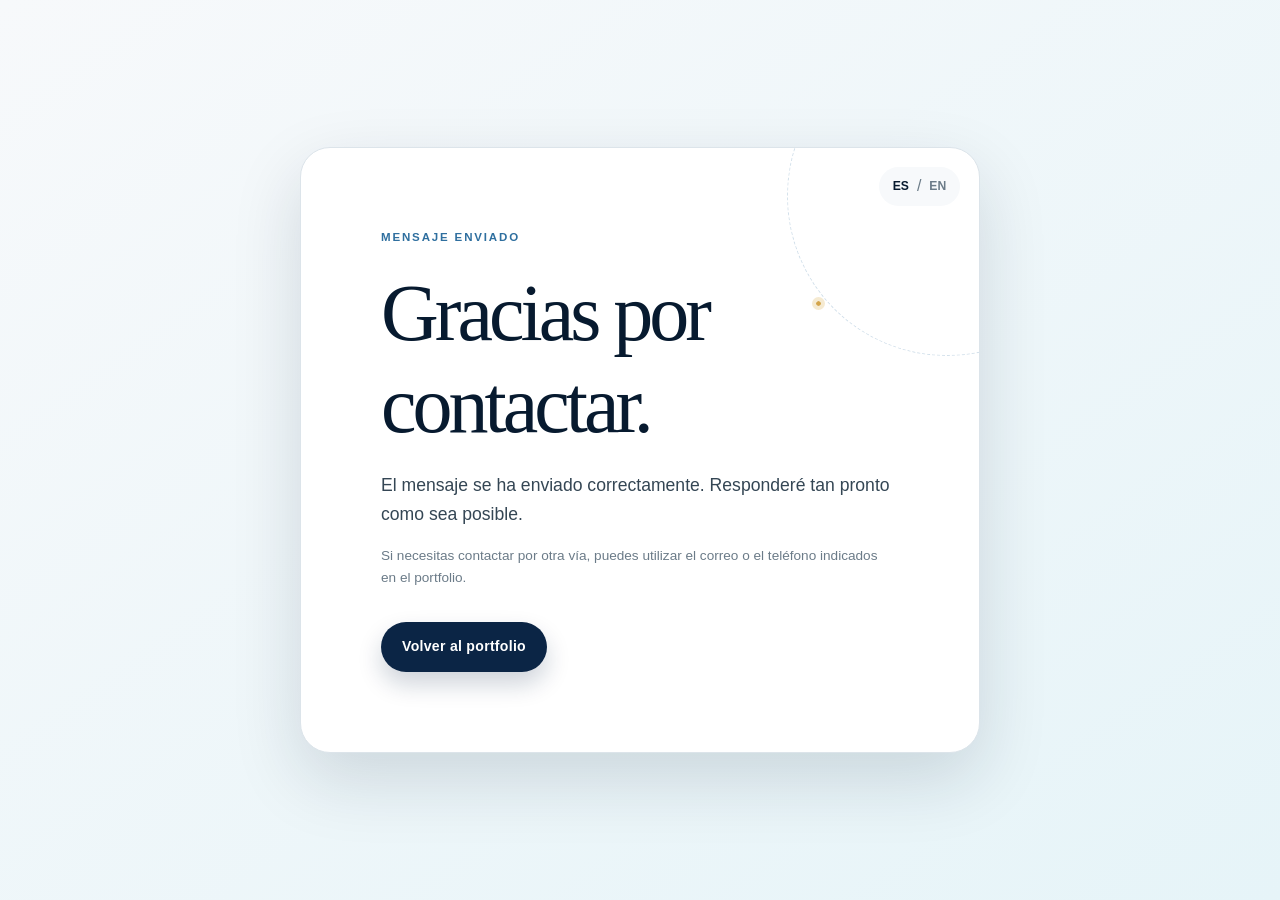
==== success.html @ befa4538 "feat: create bilingual cabin crew portfolio" ====
<!doctype html>
<html lang="es">
  <head>
    <meta charset="UTF-8">
    <meta name="viewport" content="width=device-width, initial-scale=1.0">
    <meta name="robots" content="noindex">
    <meta name="theme-color" content="#0b2545">
    <title>Mensaje enviado | [NOMBRE COMPLETO]</title>
    <link rel="icon" href="assets/icons/favicon-placeholder.svg" type="image/svg+xml">
    <link rel="stylesheet" href="css/styles.css">
    <link rel="stylesheet" href="css/success.css">
  </head>
  <body class="success-page">
    <main class="success-main" id="main-content">
      <div class="success-card">
        <div class="success-route" aria-hidden="true"><span></span></div>
        <div class="language-switcher success-language" role="group" aria-label="Seleccionar idioma" data-i18n-aria-label="accessibility.language">
          <button class="language-button is-active" type="button" data-language="es" aria-pressed="true">ES</button>
          <span aria-hidden="true">/</span>
          <button class="language-button" type="button" data-language="en" aria-pressed="false">EN</button>
        </div>
        <p class="section-number" data-i18n="success.kicker">Mensaje enviado</p>
        <h1 data-i18n="success.title">Gracias por contactar.</h1>
        <p class="success-lead" data-i18n="success.text">El mensaje se ha enviado correctamente. Responderé tan pronto como sea posible.</p>
        <p class="success-note" data-i18n="success.note">Si necesitas contactar por otra vía, puedes utilizar el correo o el teléfono indicados en el portfolio.</p>
        <a class="button button-primary" href="index.html#contacto" data-i18n="success.back">Volver al portfolio</a>
      </div>
    </main>
    <script src="js/script.js" defer></script>
  </body>
</html>
---- css/styles.css ----
/* =========================================================
   Design tokens and base styles
   ========================================================= */
:root {
  --navy-950: #071a2f;
  --navy-900: #0b2545;
  --navy-800: #12375f;
  --blue-600: #2f6f9f;
  --sky-500: #67b8d4;
  --sky-300: #a9d9e9;
  --sky-100: #e6f4f8;
  --accent: #d3a44a;
  --accent-soft: #f5ead1;
  --white: #ffffff;
  --grey-50: #f7f9fb;
  --grey-100: #eef2f5;
  --grey-200: #dce4ea;
  --grey-500: #6b7b88;
  --grey-700: #344654;
  --ink: #142430;
  --success: #177a52;
  --error: #b42318;
  --shadow-sm: 0 10px 30px rgba(7, 26, 47, 0.07);
  --shadow-lg: 0 26px 70px rgba(7, 26, 47, 0.14);
  --radius-sm: 10px;
  --radius-md: 18px;
  --radius-lg: 30px;
  --container: 1180px;
  --header-height: 76px;
  --transition: 180ms ease;
  --font-sans: Inter, "Segoe UI", Roboto, Helvetica, Arial, sans-serif;
  --font-display: Georgia, "Times New Roman", serif;
}

*,
*::before,
*::after {
  box-sizing: border-box;
}

html {
  scroll-behavior: smooth;
  scroll-padding-top: calc(var(--header-height) + 1rem);
}

body {
  margin: 0;
  color: var(--ink);
  background: var(--white);
  font-family: var(--font-sans);
  font-size: 1rem;
  line-height: 1.65;
  text-rendering: optimizeLegibility;
  -webkit-font-smoothing: antialiased;
}

body.menu-open {
  overflow: hidden;
}

img,
picture {
  display: block;
  max-width: 100%;
}

a {
  color: inherit;
  text-decoration: none;
}

button,
input,
textarea {
  font: inherit;
}

button,
a {
  -webkit-tap-highlight-color: transparent;
}

h1,
h2,
h3,
h4,
p,
blockquote {
  margin-top: 0;
}

h1,
h2,
h3,
h4 {
  color: var(--navy-950);
  line-height: 1.15;
}

h2 {
  max-width: 790px;
  margin-bottom: 1.1rem;
  font-family: var(--font-display);
  font-size: clamp(2.15rem, 7vw, 4.8rem);
  font-weight: 400;
  letter-spacing: -0.045em;
}

h3 {
  font-size: 1.1rem;
}

::selection {
  color: var(--white);
  background: var(--blue-600);
}

:focus-visible {
  outline: 3px solid var(--accent);
  outline-offset: 4px;
}

.container {
  width: min(calc(100% - 2rem), var(--container));
  margin-inline: auto;
}

.section {
  position: relative;
  padding-block: clamp(5rem, 11vw, 9rem);
}

.sr-only {
  position: absolute;
  width: 1px;
  height: 1px;
  padding: 0;
  margin: -1px;
  overflow: hidden;
  clip: rect(0, 0, 0, 0);
  white-space: nowrap;
  border: 0;
}

.skip-link {
  position: fixed;
  z-index: 1000;
  top: 0.75rem;
  left: 0.75rem;
  padding: 0.8rem 1rem;
  color: var(--white);
  background: var(--navy-950);
  border-radius: var(--radius-sm);
  transform: translateY(-150%);
  transition: transform var(--transition);
}

.skip-link:focus {
  transform: translateY(0);
}

.section-number {
  margin-bottom: 1.25rem;
  color: var(--blue-600);
  font-size: 0.72rem;
  font-weight: 800;
  letter-spacing: 0.16em;
  text-transform: uppercase;
}

.section-number.light {
  color: var(--sky-300);
}

.section-heading {
  margin-bottom: clamp(2.5rem, 6vw, 4.5rem);
}

.section-heading.centered {
  text-align: center;
}

.section-heading.centered h2 {
  margin-inline: auto;
}

.section-intro {
  max-width: 620px;
  margin-bottom: 0;
  color: var(--grey-500);
  font-size: clamp(1rem, 2vw, 1.15rem);
}

.button {
  display: inline-flex;
  min-height: 50px;
  align-items: center;
  justify-content: center;
  padding: 0.8rem 1.25rem;
  border: 1px solid transparent;
  border-radius: 999px;
  cursor: pointer;
  font-size: 0.88rem;
  font-weight: 800;
  letter-spacing: 0.02em;
  transition: transform var(--transition), color var(--transition), background var(--transition), border-color var(--transition), box-shadow var(--transition);
}

.button:hover {
  transform: translateY(-2px);
}

.button-primary {
  color: var(--white);
  background: var(--navy-900);
  box-shadow: 0 12px 25px rgba(11, 37, 69, 0.2);
}

.button-primary:hover {
  background: var(--blue-600);
  box-shadow: 0 15px 32px rgba(47, 111, 159, 0.22);
}

.button-secondary {
  color: var(--navy-900);
  background: var(--white);
  border-color: var(--grey-200);
}

.button-secondary:hover,
.button-outline:hover {
  border-color: var(--navy-900);
}

.button-light {
  color: var(--navy-950);
  background: var(--white);
}

.button-small {
  min-height: 42px;
  padding: 0.55rem 1rem;
  font-size: 0.78rem;
}

.button-outline {
  color: var(--navy-900);
  border-color: var(--grey-200);
}

/* =========================================================
   Header and navigation
   ========================================================= */
.site-header {
  position: sticky;
  z-index: 100;
  top: 0;
  min-height: var(--header-height);
  background: rgba(255, 255, 255, 0.92);
  border-bottom: 1px solid rgba(220, 228, 234, 0.75);
  backdrop-filter: blur(14px);
}

.nav-shell {
  display: flex;
  min-height: var(--header-height);
  align-items: center;
  justify-content: space-between;
}

.brand {
  display: inline-flex;
  align-items: center;
  gap: 0.75rem;
}

.brand-mark {
  display: grid;
  width: 38px;
  height: 38px;
  place-items: center;
  color: var(--white);
  background: var(--navy-900);
  border-radius: 50%;
  font-family: var(--font-display);
  font-size: 1.1rem;
}

.brand-copy {
  display: flex;
  flex-direction: column;
  line-height: 1.2;
}

.brand-copy strong {
  max-width: 170px;
  overflow: hidden;
  color: var(--navy-950);
  font-size: 0.9rem;
  text-overflow: ellipsis;
  white-space: nowrap;
}

.brand-copy small {
  color: var(--grey-500);
  font-size: 0.65rem;
  letter-spacing: 0.04em;
  text-transform: uppercase;
}

.menu-toggle {
  display: grid;
  width: 46px;
  height: 46px;
  padding: 0.75rem;
  border: 1px solid var(--grey-200);
  background: var(--white);
  border-radius: 50%;
  cursor: pointer;
  gap: 4px;
  place-content: center;
}

.menu-toggle span:not(.sr-only) {
  display: block;
  width: 19px;
  height: 2px;
  background: var(--navy-900);
  transition: transform var(--transition), opacity var(--transition);
}

.menu-toggle[aria-expanded="true"] span:nth-of-type(2) {
  transform: translateY(6px) rotate(45deg);
}

.menu-toggle[aria-expanded="true"] span:nth-of-type(3) {
  opacity: 0;
}

.menu-toggle[aria-expanded="true"] span:nth-of-type(4) {
  transform: translateY(-6px) rotate(-45deg);
}

.primary-navigation {
  position: fixed;
  inset: var(--header-height) 0 0;
  display: flex;
  visibility: hidden;
  padding: 2rem 1.5rem 3rem;
  flex-direction: column;
  background: var(--white);
  opacity: 0;
  transform: translateY(-1rem);
  transition: opacity var(--transition), transform var(--transition), visibility var(--transition);
}

.primary-navigation.is-open {
  visibility: visible;
  opacity: 1;
  transform: translateY(0);
}

.nav-links {
  display: grid;
  padding: 0;
  margin: 0;
  list-style: none;
  gap: 0.25rem;
}

.nav-links a {
  display: block;
  padding: 0.75rem 0;
  color: var(--navy-950);
  border-bottom: 1px solid var(--grey-100);
  font-family: var(--font-display);
  font-size: 1.75rem;
}

.nav-links a:hover,
.nav-links a.is-current {
  color: var(--blue-600);
}

.nav-actions {
  display: flex;
  align-items: center;
  margin-top: 1.5rem;
  gap: 1rem;
}

.language-switcher {
  display: inline-flex;
  align-items: center;
  padding: 0.35rem 0.55rem;
  color: var(--grey-500);
  background: var(--grey-50);
  border-radius: 999px;
  gap: 0.2rem;
}

.language-button {
  padding: 0.25rem 0.3rem;
  color: var(--grey-500);
  background: transparent;
  border: 0;
  border-radius: 5px;
  cursor: pointer;
  font-size: 0.76rem;
  font-weight: 800;
}

.language-button.is-active {
  color: var(--navy-950);
}

/* =========================================================
   Hero
   ========================================================= */
.hero {
  position: relative;
  overflow: hidden;
  padding: clamp(3.5rem, 8vw, 7rem) 0 0;
  background: linear-gradient(145deg, var(--white) 0%, #f6fafc 55%, var(--sky-100) 100%);
}

.hero::after {
  position: absolute;
  top: 9%;
  right: -8rem;
  width: 28rem;
  height: 28rem;
  border: 1px solid rgba(103, 184, 212, 0.25);
  border-radius: 50%;
  content: "";
}

.hero-route {
  position: absolute;
  border: 1px dashed rgba(47, 111, 159, 0.17);
  border-radius: 50%;
  pointer-events: none;
}

.route-one {
  top: 8rem;
  right: -10rem;
  width: 34rem;
  height: 18rem;
  transform: rotate(-18deg);
}

.route-two {
  bottom: 5rem;
  left: -12rem;
  width: 27rem;
  height: 12rem;
  transform: rotate(12deg);
}

.hero-grid {
  position: relative;
  z-index: 1;
  display: grid;
  align-items: center;
  gap: 3.5rem;
}

.eyebrow {
  display: inline-flex;
  align-items: center;
  margin-bottom: 1.5rem;
  color: var(--blue-600);
  font-size: 0.72rem;
  font-weight: 800;
  letter-spacing: 0.13em;
  text-transform: uppercase;
  gap: 0.55rem;
}

.eyebrow-dot {
  width: 8px;
  height: 8px;
  background: var(--success);
  border-radius: 50%;
  box-shadow: 0 0 0 5px rgba(23, 122, 82, 0.12);
}

.hero h1 {
  margin-bottom: 1.5rem;
}

.hero-name,
.hero-role {
  display: block;
}

.hero-name {
  margin-bottom: 0.75rem;
  font-family: var(--font-display);
  font-size: clamp(3.2rem, 12vw, 7.2rem);
  font-weight: 400;
  letter-spacing: -0.065em;
}

.hero-role {
  color: var(--blue-600);
  font-size: clamp(0.82rem, 2vw, 1rem);
  font-weight: 800;
  letter-spacing: 0.14em;
  line-height: 1.4;
  text-transform: uppercase;
}

.hero-lead {
  max-width: 670px;
  margin-bottom: 0.8rem;
  color: var(--navy-900);
  font-size: clamp(1.3rem, 3vw, 1.85rem);
  font-weight: 600;
  line-height: 1.4;
}

.hero-description {
  max-width: 650px;
  margin-bottom: 2rem;
  color: var(--grey-500);
  font-size: 1.05rem;
}

.hero-actions {
  display: flex;
  flex-wrap: wrap;
  margin-bottom: 2rem;
  gap: 0.75rem;
}

.availability-list {
  display: grid;
  padding: 0;
  margin: 0;
  list-style: none;
  gap: 0.65rem;
}

.availability-list li {
  display: flex;
  align-items: center;
  color: var(--grey-700);
  font-size: 0.9rem;
  gap: 0.65rem;
}

.availability-list li span:first-child {
  display: grid;
  width: 21px;
  height: 21px;
  place-items: center;
  color: var(--success);
  background: rgba(23, 122, 82, 0.1);
  border-radius: 50%;
  font-size: 0.72rem;
  font-weight: 900;
}

.portrait-area {
  position: relative;
  max-width: 460px;
  margin-inline: auto;
}

.portrait-frame {
  position: relative;
  overflow: hidden;
  aspect-ratio: 4 / 5;
  min-height: 420px;
  background: linear-gradient(160deg, #dcecf2 0%, #9fc9d9 100%);
  border: 8px solid rgba(255, 255, 255, 0.75);
  border-radius: 180px 180px 26px 26px;
  box-shadow: var(--shadow-lg);
}

.portrait-placeholder {
  position: absolute;
  inset: 0;
  display: flex;
  align-items: center;
  justify-content: center;
  padding: 2rem;
  flex-direction: column;
  text-align: center;
}

.portrait-placeholder::before {
  position: absolute;
  bottom: -16%;
  width: 80%;
  height: 62%;
  background: rgba(11, 37, 69, 0.13);
  border-radius: 50% 50% 20% 20%;
  content: "";
}

.portrait-placeholder::after {
  position: absolute;
  top: 20%;
  width: 32%;
  aspect-ratio: 1;
  background: rgba(11, 37, 69, 0.13);
  border-radius: 50%;
  content: "";
}

.portrait-initials {
  position: relative;
  z-index: 1;
  display: grid;
  width: 76px;
  height: 76px;
  place-items: center;
  color: var(--white);
  background: rgba(11, 37, 69, 0.85);
  border-radius: 50%;
  font-family: var(--font-display);
  font-size: 1.7rem;
}

.portrait-placeholder p {
  position: relative;
  z-index: 1;
  max-width: 210px;
  margin: 1rem 0 0;
  color: var(--navy-900);
  font-size: 0.82rem;
  font-weight: 800;
}

.portrait-label {
  position: absolute;
  right: 1rem;
  bottom: 1rem;
  left: 1rem;
  display: flex;
  padding: 0.85rem 1rem;
  align-items: center;
  justify-content: space-between;
  background: rgba(255, 255, 255, 0.9);
  border-radius: 12px;
  box-shadow: var(--shadow-sm);
  backdrop-filter: blur(10px);
}

.portrait-label span {
  color: var(--grey-500);
  font-size: 0.72rem;
  text-transform: uppercase;
}

.portrait-label strong {
  color: var(--navy-900);
  font-size: 0.76rem;
  text-align: right;
}

.photo-note {
  position: relative;
  z-index: 2;
  display: flex;
  width: calc(100% - 2rem);
  padding: 1rem;
  margin: -0.5rem auto 0;
  color: var(--white);
  background: var(--navy-900);
  border-radius: var(--radius-md);
  box-shadow: var(--shadow-sm);
  gap: 0.85rem;
}

.photo-note .note-index {
  color: var(--sky-300);
  font-size: 0.7rem;
  font-weight: 800;
}

.photo-note p {
  margin: 0;
  color: rgba(255, 255, 255, 0.77);
  font-size: 0.75rem;
  line-height: 1.55;
}

.hero-proof {
  position: relative;
  z-index: 2;
  display: grid;
  padding: 1.4rem 0;
  margin-top: clamp(4rem, 8vw, 7rem);
  border-top: 1px solid rgba(47, 111, 159, 0.18);
  gap: 1rem;
}

.proof-item {
  display: flex;
  flex-direction: column;
}

.proof-item strong {
  color: var(--navy-900);
  font-size: 0.8rem;
  text-transform: uppercase;
}

.proof-item span {
  color: var(--grey-500);
  font-size: 0.8rem;
}

/* =========================================================
   About and motivation
   ========================================================= */
.about-section {
  background: var(--white);
}

.about-grid {
  display: grid;
  gap: 2.5rem;
}

.about-story {
  max-width: 760px;
  color: var(--grey-700);
  font-size: clamp(1.02rem, 2vw, 1.16rem);
}

.about-story p:not(:last-child) {
  margin-bottom: 1.25rem;
}

.about-facts {
  display: grid;
  align-self: start;
  border-top: 1px solid var(--grey-200);
}

.fact {
  display: grid;
  padding: 1.15rem 0;
  border-bottom: 1px solid var(--grey-200);
  grid-template-columns: 38px 1fr;
  gap: 0.75rem;
}

.fact span {
  color: var(--sky-500);
  font-size: 0.72rem;
  font-weight: 800;
}

.fact p {
  margin: 0;
  color: var(--navy-900);
  font-weight: 650;
  line-height: 1.5;
}

.motivation-section {
  overflow: hidden;
  background: var(--grey-50);
}

.motivation-grid {
  display: grid;
  align-items: center;
  gap: clamp(3rem, 8vw, 7rem);
}

.motivation-visual {
  position: relative;
  min-height: 270px;
  overflow: hidden;
  background: var(--navy-900);
  border-radius: var(--radius-lg);
  box-shadow: var(--shadow-lg);
}

.motivation-visual::before,
.motivation-visual::after {
  position: absolute;
  border: 1px solid rgba(169, 217, 233, 0.15);
  border-radius: 50%;
  content: "";
}

.motivation-visual::before {
  inset: -30% 25% 20% -28%;
}

.motivation-visual::after {
  inset: 15% -30% -40% 25%;
}

.route-origin,
.route-destination {
  position: absolute;
  z-index: 2;
  width: 13px;
  height: 13px;
  background: var(--sky-300);
  border: 4px solid rgba(169, 217, 233, 0.25);
  border-radius: 50%;
  background-clip: padding-box;
}

.route-origin {
  top: 62%;
  left: 18%;
}

.route-destination {
  top: 27%;
  right: 17%;
  background: var(--accent);
}

.route-line {
  position: absolute;
  top: 45%;
  left: 19%;
  width: 64%;
  border-top: 2px dashed rgba(255, 255, 255, 0.5);
  transform: rotate(-14deg);
}

.motivation-visual p {
  position: absolute;
  right: 1.5rem;
  bottom: 1.25rem;
  margin: 0;
  color: rgba(255, 255, 255, 0.7);
  font-size: 0.7rem;
  font-weight: 700;
  letter-spacing: 0.12em;
  text-transform: uppercase;
}

.motivation-visual p span {
  color: var(--sky-300);
}

.motivation-copy p:not(.section-number) {
  color: var(--grey-700);
}

.motivation-copy blockquote {
  padding-left: 1.25rem;
  margin: 2rem 0 0;
  color: var(--navy-900);
  border-left: 3px solid var(--sky-500);
  font-family: var(--font-display);
  font-size: 1.25rem;
  font-style: italic;
  line-height: 1.5;
}

/* =========================================================
   Experience
   ========================================================= */
.timeline {
  position: relative;
  display: grid;
  gap: 1.5rem;
}

.timeline::before {
  position: absolute;
  top: 0;
  bottom: 0;
  left: 11px;
  width: 1px;
  background: var(--grey-200);
  content: "";
}

.timeline-card {
  position: relative;
  padding: 1.4rem;
  margin-left: 2.5rem;
  background: var(--white);
  border: 1px solid var(--grey-200);
  border-radius: var(--radius-md);
  box-shadow: var(--shadow-sm);
}

.timeline-marker {
  position: absolute;
  top: 2rem;
  left: -2.65rem;
  width: 17px;
  height: 17px;
  background: var(--white);
  border: 4px solid var(--sky-500);
  border-radius: 50%;
}

.timeline-header {
  display: flex;
  margin-bottom: 1.4rem;
  align-items: flex-start;
  justify-content: space-between;
  gap: 1rem;
}

.timeline-date {
  margin-bottom: 0.35rem;
  color: var(--blue-600);
  font-size: 0.72rem;
  font-weight: 800;
  letter-spacing: 0.08em;
  text-transform: uppercase;
}

.timeline-header h3 {
  margin-bottom: 0.35rem;
  font-family: var(--font-display);
  font-size: clamp(1.45rem, 4vw, 2.1rem);
  font-weight: 400;
}

.timeline-role {
  margin: 0;
  color: var(--grey-500);
  font-size: 0.86rem;
}

.editable-badge {
  display: none;
  flex: 0 0 auto;
  padding: 0.35rem 0.65rem;
  color: #765515;
  background: var(--accent-soft);
  border-radius: 999px;
  font-size: 0.65rem;
  font-weight: 800;
}

.timeline-card > p {
  color: var(--grey-700);
}

.experience-columns {
  display: grid;
  padding-block: 1.3rem;
  border-top: 1px solid var(--grey-100);
  border-bottom: 1px solid var(--grey-100);
  gap: 1.25rem;
}

.experience-columns h4 {
  margin-bottom: 0.4rem;
  color: var(--grey-500);
  font-size: 0.7rem;
  letter-spacing: 0.08em;
  text-transform: uppercase;
}

.experience-columns p {
  margin: 0;
  color: var(--navy-900);
  font-size: 0.86rem;
}

.tag-list {
  display: flex;
  padding: 1.25rem 0 0;
  margin: 0;
  flex-wrap: wrap;
  list-style: none;
  gap: 0.5rem;
}

.tag-list li {
  padding: 0.38rem 0.7rem;
  color: var(--blue-600);
  background: var(--sky-100);
  border-radius: 999px;
  font-size: 0.72rem;
  font-weight: 700;
}

.experience-note {
  max-width: 820px;
  padding: 1rem 1.2rem;
  margin: 1.5rem 0 0 2.5rem;
  color: var(--grey-500);
  background: var(--grey-50);
  border-left: 3px solid var(--accent);
  font-size: 0.8rem;
}

/* =========================================================
   Skills
   ========================================================= */
.skills-section {
  background: var(--grey-50);
}

.skills-grid {
  display: grid;
  gap: 0.8rem;
}

.skill-card {
  position: relative;
  min-height: 190px;
  padding: 1.4rem;
  overflow: hidden;
  background: var(--white);
  border: 1px solid var(--grey-100);
  border-radius: var(--radius-md);
  transition: transform var(--transition), border-color var(--transition), box-shadow var(--transition);
}

.skill-card:hover {
  z-index: 2;
  border-color: var(--sky-300);
  box-shadow: var(--shadow-sm);
  transform: translateY(-4px);
}

.skill-card > span {
  display: block;
  margin-bottom: 2rem;
  color: var(--sky-500);
  font-size: 0.7rem;
  font-weight: 800;
}

.skill-card h3 {
  margin-bottom: 0.55rem;
}

.skill-card p {
  margin: 0;
  color: var(--grey-500);
  font-size: 0.84rem;
  line-height: 1.55;
}

/* =========================================================
   Aviation recruitment experience
   ========================================================= */
.aviation-section {
  overflow: hidden;
  color: var(--white);
  background: var(--navy-950);
}

.aviation-section::before {
  position: absolute;
  top: -18rem;
  right: -12rem;
  width: 45rem;
  height: 45rem;
  border: 1px solid rgba(169, 217, 233, 0.12);
  border-radius: 50%;
  box-shadow: 0 0 0 5rem rgba(169, 217, 233, 0.025), 0 0 0 10rem rgba(169, 217, 233, 0.018);
  content: "";
}

.aviation-grid {
  position: relative;
  z-index: 1;
  display: grid;
  gap: 3rem;
}

.aviation-heading h2 {
  color: var(--white);
}

.aviation-lead {
  color: var(--white);
  font-size: clamp(1.2rem, 3vw, 1.65rem);
  font-weight: 600;
  line-height: 1.45;
}

.aviation-story > p:not(.aviation-lead) {
  color: rgba(255, 255, 255, 0.68);
}

.learning-path {
  display: grid;
  padding-top: 2rem;
  margin-top: 2.5rem;
  border-top: 1px solid rgba(255, 255, 255, 0.15);
  gap: 1.5rem;
}

.learning-path div {
  display: grid;
  grid-template-columns: 38px 1fr;
}

.learning-path span {
  grid-row: span 2;
  color: var(--sky-300);
  font-size: 0.7rem;
  font-weight: 800;
}

.learning-path strong {
  color: var(--white);
  font-size: 0.9rem;
}

.learning-path small {
  color: rgba(255, 255, 255, 0.55);
}

/* =========================================================
   Languages and preparation
   ========================================================= */
.language-grid {
  display: grid;
  gap: 1rem;
}

.language-card {
  display: grid;
  min-height: 180px;
  padding: 1.4rem;
  align-items: start;
  background: var(--white);
  border: 1px solid var(--grey-200);
  border-radius: var(--radius-md);
  grid-template-columns: 55px 1fr;
  gap: 1rem;
}

.language-card.featured {
  border-color: var(--sky-500);
  box-shadow: 0 12px 30px rgba(47, 111, 159, 0.1);
}

.language-code {
  display: grid;
  width: 50px;
  height: 50px;
  place-items: center;
  color: var(--navy-900);
  background: var(--sky-100);
  border-radius: 50%;
  font-size: 0.8rem;
  font-weight: 900;
}

.language-card h3 {
  margin-bottom: 0.35rem;
  font-size: 1.15rem;
}

.level-label {
  display: inline-block;
  margin-bottom: 0.8rem;
  color: var(--blue-600);
  font-size: 0.72rem;
  font-weight: 800;
  letter-spacing: 0.06em;
  text-transform: uppercase;
}

.language-card p {
  margin: 0;
  color: var(--grey-500);
  font-size: 0.82rem;
}

.preparation-section {
  background: var(--sky-100);
}

.preparation-grid {
  display: grid;
  gap: 3rem;
}

.swimming-note {
  display: flex;
  max-width: 520px;
  padding: 1rem 1.15rem;
  margin-top: 2rem;
  align-items: flex-start;
  background: rgba(255, 255, 255, 0.68);
  border-radius: var(--radius-md);
  gap: 0.85rem;
}

.swimming-note > span {
  display: grid;
  width: 38px;
  height: 38px;
  flex: 0 0 auto;
  place-items: center;
  color: var(--white);
  background: var(--blue-600);
  border-radius: 50%;
  font-size: 1.3rem;
}

.swimming-note p {
  display: flex;
  margin: 0;
  flex-direction: column;
}

.swimming-note strong {
  color: var(--navy-900);
  font-size: 0.86rem;
}

.swimming-note small {
  color: var(--grey-500);
  line-height: 1.5;
}

.preparation-list {
  margin: 0;
  background: var(--white);
  border-radius: var(--radius-md);
  box-shadow: var(--shadow-sm);
}

.preparation-list div {
  display: grid;
  padding: 1rem 1.2rem;
  border-bottom: 1px solid var(--grey-100);
  gap: 0.35rem;
}

.preparation-list div:last-child {
  border-bottom: 0;
}

.preparation-list dt {
  color: var(--grey-500);
  font-size: 0.75rem;
}

.preparation-list dd {
  margin: 0;
  color: #765515;
  font-size: 0.82rem;
  font-weight: 800;
}

.preparation-list dd.confirmed {
  color: var(--success);
}

/* =========================================================
   Values
   ========================================================= */
.values-grid {
  display: grid;
  background: var(--grey-200);
  border: 1px solid var(--grey-200);
  border-radius: var(--radius-md);
  gap: 1px;
  overflow: hidden;
}

.value-card {
  min-height: 140px;
  padding: 1.4rem;
  background: var(--white);
}

.value-card h3 {
  margin-bottom: 0.65rem;
  font-family: var(--font-display);
  font-size: 1.45rem;
  font-weight: 400;
}

.value-card p {
  margin: 0;
  color: var(--grey-500);
  font-size: 0.82rem;
}

/* =========================================================
   Contact and form
   ========================================================= */
.contact-section {
  color: var(--white);
  background: var(--navy-900);
}

.contact-grid {
  display: grid;
  align-items: start;
  gap: clamp(3rem, 8vw, 6rem);
}

.contact-copy h2 {
  color: var(--white);
}

.contact-lead {
  max-width: 560px;
  color: rgba(255, 255, 255, 0.72);
  font-size: 1.05rem;
}

.contact-details {
  display: grid;
  padding: 1.2rem 0;
  margin: 2rem 0;
  border-top: 1px solid rgba(255, 255, 255, 0.15);
  border-bottom: 1px solid rgba(255, 255, 255, 0.15);
  list-style: none;
  gap: 1rem;
}

.contact-details li {
  display: grid;
  gap: 0.2rem;
}

.contact-details span {
  color: var(--sky-300);
  font-size: 0.65rem;
  font-weight: 800;
  letter-spacing: 0.08em;
  text-transform: uppercase;
}

.contact-details a,
.contact-details strong {
  color: var(--white);
  font-size: 0.92rem;
  overflow-wrap: anywhere;
}

.contact-details a:hover {
  color: var(--sky-300);
}

.contact-availability {
  margin-bottom: 1.5rem;
}

.contact-availability p {
  display: flex;
  margin-bottom: 0.5rem;
  align-items: flex-start;
  color: rgba(255, 255, 255, 0.72);
  font-size: 0.82rem;
  gap: 0.5rem;
}

.contact-availability span:first-child {
  color: var(--sky-300);
}

.contact-form-shell {
  padding: 1rem;
  background: rgba(255, 255, 255, 0.08);
  border: 1px solid rgba(255, 255, 255, 0.12);
  border-radius: calc(var(--radius-lg) + 6px);
}

.contact-form {
  padding: clamp(1.3rem, 5vw, 2.4rem);
  color: var(--ink);
  background: var(--white);
  border-radius: var(--radius-lg);
}

.form-heading {
  margin-bottom: 1.5rem;
}

.form-heading h3 {
  margin-bottom: 0.3rem;
  font-family: var(--font-display);
  font-size: 1.8rem;
  font-weight: 400;
}

.form-heading p {
  margin: 0;
  color: var(--grey-500);
  font-size: 0.78rem;
}

.form-grid {
  display: grid;
  gap: 1rem;
}

.form-field {
  position: relative;
  display: flex;
  flex-direction: column;
}

.form-field label {
  margin-bottom: 0.38rem;
  color: var(--navy-900);
  font-size: 0.76rem;
  font-weight: 750;
}

.form-field label span {
  color: var(--grey-500);
  font-weight: 400;
}

.form-field input,
.form-field textarea {
  width: 100%;
  min-height: 48px;
  padding: 0.75rem 0.85rem;
  color: var(--ink);
  background: var(--grey-50);
  border: 1px solid var(--grey-200);
  border-radius: var(--radius-sm);
  outline: none;
  transition: background var(--transition), border-color var(--transition), box-shadow var(--transition);
}

.form-field textarea {
  min-height: 130px;
  resize: vertical;
}

.form-field input:focus,
.form-field textarea:focus {
  background: var(--white);
  border-color: var(--blue-600);
  box-shadow: 0 0 0 3px rgba(47, 111, 159, 0.12);
}

.form-field input[aria-invalid="true"],
.form-field textarea[aria-invalid="true"] {
  border-color: var(--error);
}

.field-error {
  min-height: 1.15rem;
  padding-top: 0.25rem;
  color: var(--error);
  font-size: 0.7rem;
}

.checkbox-field {
  display: grid;
  align-items: start;
  grid-template-columns: 20px 1fr;
  gap: 0 0.6rem;
}

.checkbox-field input {
  width: 18px;
  min-height: 18px;
  padding: 0;
  margin-top: 0.2rem;
  accent-color: var(--blue-600);
}

.checkbox-field label {
  margin: 0;
  font-weight: 500;
  line-height: 1.5;
}

.checkbox-field .field-error {
  grid-column: 2;
}

.button-submit {
  width: 100%;
  margin-top: 0.4rem;
  gap: 0.5rem;
}

.form-status {
  min-height: 1.5rem;
  margin-top: 0.5rem;
  color: var(--error);
  font-size: 0.78rem;
}

.form-status.is-valid {
  color: var(--success);
}

.form-privacy-note {
  margin: 0.8rem 0 0;
  color: var(--grey-500);
  font-size: 0.68rem;
  text-align: center;
}

.honeypot {
  position: absolute !important;
  width: 1px !important;
  height: 1px !important;
  padding: 0 !important;
  margin: -1px !important;
  overflow: hidden !important;
  clip: rect(0, 0, 0, 0) !important;
  white-space: nowrap !important;
  border: 0 !important;
}

/* =========================================================
   Footer and utility states
   ========================================================= */
.site-footer {
  padding-block: 2.5rem;
  color: rgba(255, 255, 255, 0.62);
  background: var(--navy-950);
  border-top: 1px solid rgba(255, 255, 255, 0.09);
  font-size: 0.75rem;
}

.footer-grid {
  display: grid;
  align-items: center;
  gap: 1.5rem;
}

.footer-brand {
  color: var(--white);
  font-family: var(--font-display);
  font-size: 1.25rem;
}

.site-footer p {
  margin: 0.2rem 0 0;
}

.back-to-top {
  color: var(--sky-300);
  font-weight: 700;
}

.noscript-message {
  position: fixed;
  z-index: 999;
  right: 1rem;
  bottom: 1rem;
  left: 1rem;
  padding: 1rem;
  color: var(--white);
  background: var(--navy-950);
  border-radius: var(--radius-sm);
  box-shadow: var(--shadow-lg);
  font-size: 0.82rem;
}

.reveal {
  opacity: 0;
  transform: translateY(18px);
  transition: opacity 600ms ease, transform 600ms ease;
}

.reveal[data-delay="1"] {
  transition-delay: 100ms;
}

.reveal.is-visible {
  opacity: 1;
  transform: translateY(0);
}

/* =========================================================
   Responsive layouts
   ========================================================= */
@media (min-width: 520px) {
  .hero-proof,
  .skills-grid,
  .language-grid,
  .values-grid {
    grid-template-columns: repeat(2, 1fr);
  }

  .form-grid {
    grid-template-columns: repeat(2, 1fr);
  }

  .form-field-full {
    grid-column: 1 / -1;
  }

  .editable-badge {
    display: inline-flex;
  }
}

@media (min-width: 760px) {
  .container {
    width: min(calc(100% - 3rem), var(--container));
  }

  .split-heading {
    display: grid;
    align-items: end;
    grid-template-columns: minmax(0, 1.45fr) minmax(260px, 0.55fr);
    gap: 3rem;
  }

  .split-heading .section-intro {
    padding-bottom: 0.8rem;
  }

  .hero-grid {
    grid-template-columns: minmax(0, 1.18fr) minmax(300px, 0.82fr);
  }

  .portrait-frame {
    min-height: 510px;
  }

  .hero-proof {
    grid-template-columns: repeat(4, 1fr);
  }

  .proof-item {
    padding-left: 1.25rem;
    border-left: 1px solid rgba(47, 111, 159, 0.18);
  }

  .proof-item:first-child {
    padding-left: 0;
    border-left: 0;
  }

  .about-grid {
    grid-template-columns: minmax(0, 1.45fr) minmax(260px, 0.55fr);
    gap: clamp(3rem, 8vw, 7rem);
  }

  .motivation-grid,
  .preparation-grid {
    grid-template-columns: repeat(2, minmax(0, 1fr));
  }

  .motivation-visual {
    min-height: 470px;
  }

  .experience-columns {
    grid-template-columns: repeat(3, 1fr);
  }

  .experience-columns > div:not(:first-child) {
    padding-left: 1.25rem;
    border-left: 1px solid var(--grey-100);
  }

  .skills-grid {
    grid-template-columns: repeat(3, 1fr);
  }

  .skill-card:nth-child(1),
  .skill-card:nth-child(6),
  .skill-card:nth-child(13) {
    background: var(--navy-900);
    border-color: var(--navy-900);
  }

  .skill-card:nth-child(1) h3,
  .skill-card:nth-child(6) h3,
  .skill-card:nth-child(13) h3 {
    color: var(--white);
  }

  .skill-card:nth-child(1) p,
  .skill-card:nth-child(6) p,
  .skill-card:nth-child(13) p {
    color: rgba(255, 255, 255, 0.65);
  }

  .aviation-grid {
    grid-template-columns: minmax(280px, 0.8fr) minmax(0, 1.2fr);
    gap: 6rem;
  }

  .learning-path {
    grid-template-columns: repeat(3, 1fr);
  }

  .language-grid,
  .values-grid {
    grid-template-columns: repeat(4, 1fr);
  }

  .preparation-list div {
    grid-template-columns: minmax(150px, 1fr) minmax(190px, 1.15fr);
    gap: 1rem;
  }

  .contact-details {
    grid-template-columns: repeat(2, 1fr);
  }

  .footer-grid {
    grid-template-columns: 1fr auto auto;
    gap: 2rem;
  }
}

@media (min-width: 1040px) {
  :root {
    --header-height: 86px;
  }

  .menu-toggle {
    display: none;
  }

  .primary-navigation {
    position: static;
    display: flex;
    visibility: visible;
    padding: 0;
    align-items: center;
    flex-direction: row;
    background: transparent;
    opacity: 1;
    transform: none;
  }

  .nav-links {
    display: flex;
    align-items: center;
    gap: clamp(0.5rem, 1.2vw, 1.05rem);
  }

  .nav-links a {
    position: relative;
    padding: 0.6rem 0;
    border: 0;
    font-family: var(--font-sans);
    font-size: 0.73rem;
    font-weight: 700;
  }

  .nav-links a::after {
    position: absolute;
    right: 0;
    bottom: 0.2rem;
    left: 0;
    height: 2px;
    background: var(--sky-500);
    content: "";
    transform: scaleX(0);
    transform-origin: right;
    transition: transform var(--transition);
  }

  .nav-links a:hover::after,
  .nav-links a.is-current::after {
    transform: scaleX(1);
    transform-origin: left;
  }

  .nav-actions {
    margin: 0 0 0 1.2rem;
  }

  .hero-grid {
    gap: 5rem;
  }

  .hero-copy {
    padding-top: 1rem;
  }

  .portrait-area {
    width: 100%;
  }

  .timeline-card {
    padding: 2rem;
  }

  .skills-grid {
    grid-template-columns: repeat(4, 1fr);
  }

  .skill-card:nth-child(1),
  .skill-card:nth-child(13) {
    grid-column: span 2;
  }

  .contact-grid {
    grid-template-columns: minmax(0, 0.86fr) minmax(480px, 1.14fr);
  }
}

@media (prefers-reduced-motion: reduce) {
  html {
    scroll-behavior: auto;
  }

  *,
  *::before,
  *::after {
    scroll-behavior: auto !important;
    transition-duration: 0.01ms !important;
    animation-duration: 0.01ms !important;
    animation-iteration-count: 1 !important;
  }

  .reveal {
    opacity: 1;
    transform: none;
  }
}

@media print {
  .site-header,
  .hero-route,
  .hero-actions,
  .photo-note,
  .contact-form-shell,
  .site-footer {
    display: none !important;
  }

  .section,
  .hero {
    padding-block: 2rem;
  }

  .reveal {
    opacity: 1;
    transform: none;
  }
}
---- css/success.css ----
.success-page { min-height: 100vh; background: linear-gradient(145deg, var(--grey-50), var(--sky-100)); }
.success-main { display: grid; min-height: 100vh; padding: 1rem; place-items: center; }
.success-card { position: relative; width: min(100%, 680px); padding: clamp(2rem, 8vw, 5rem); overflow: hidden; background: var(--white); border: 1px solid var(--grey-200); border-radius: var(--radius-lg); box-shadow: var(--shadow-lg); }
.success-card h1 { max-width: 520px; margin-bottom: 1.25rem; font-family: var(--font-display); font-size: clamp(2.6rem, 9vw, 5rem); font-weight: 400; letter-spacing: -0.05em; }
.success-lead { position: relative; z-index: 1; max-width: 510px; margin-bottom: 1rem; color: var(--grey-700); font-size: 1.1rem; }
.success-note { position: relative; z-index: 1; max-width: 510px; margin-bottom: 2rem; color: var(--grey-500); font-size: 0.85rem; }
.success-language { position: absolute; z-index: 2; top: 1.2rem; right: 1.2rem; }
.success-route { position: absolute; top: -7rem; right: -8rem; width: 20rem; height: 20rem; border: 1px dashed rgba(47, 111, 159, 0.22); border-radius: 50%; }
.success-route span { position: absolute; bottom: 2.8rem; left: 1.5rem; width: 13px; height: 13px; background: var(--accent); border: 4px solid var(--accent-soft); border-radius: 50%; background-clip: padding-box; }
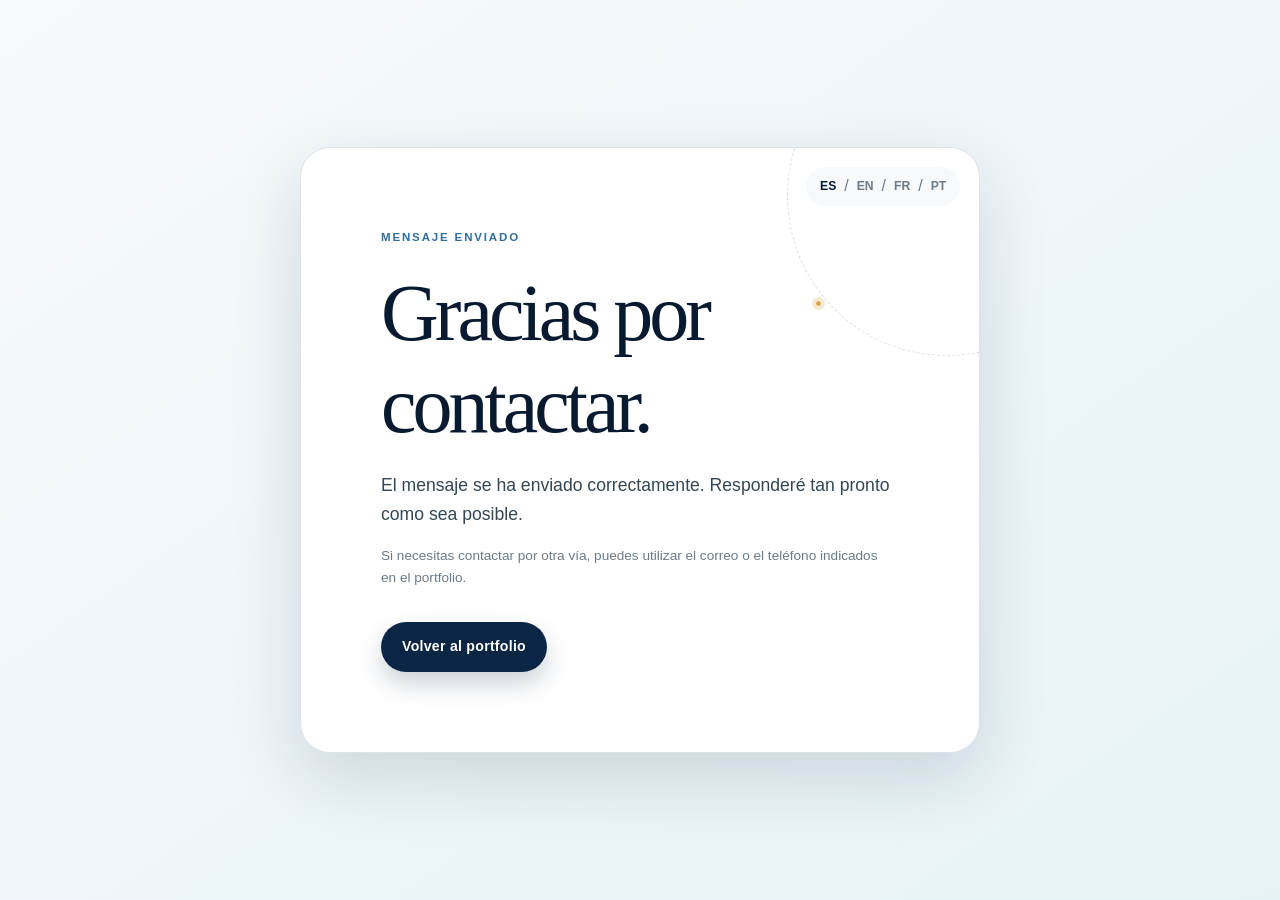
==== commit 1fe68623: "feat: add French and Portuguese translations" ====
--- a/success.html
+++ b/success.html
@@ -18,6 +18,10 @@
           <button class="language-button is-active" type="button" data-language="es" aria-pressed="true">ES</button>
           <span aria-hidden="true">/</span>
           <button class="language-button" type="button" data-language="en" aria-pressed="false">EN</button>
+          <span aria-hidden="true">/</span>
+          <button class="language-button" type="button" data-language="fr" aria-pressed="false">FR</button>
+          <span aria-hidden="true">/</span>
+          <button class="language-button" type="button" data-language="pt" aria-pressed="false">PT</button>
         </div>
         <p class="section-number" data-i18n="success.kicker">Mensaje enviado</p>
         <h1 data-i18n="success.title">Gracias por contactar.</h1>
@@ -26,6 +30,8 @@
         <a class="button button-primary" href="index.html#contacto" data-i18n="success.back">Volver al portfolio</a>
       </div>
     </main>
+    <script src="js/translations-fr.js" defer></script>
+    <script src="js/translations-pt.js" defer></script>
     <script src="js/script.js" defer></script>
   </body>
 </html>
--- a/css/styles.css
+++ b/css/styles.css
@@ -342,13 +342,22 @@
 }
 
 .primary-navigation {
-  position: fixed;
-  inset: var(--header-height) 0 0;
+  position: absolute;
+  z-index: 99;
+  top: 100%;
+  right: 0;
+  left: 0;
   display: flex;
   visibility: hidden;
+  height: calc(100vh - var(--header-height));
+  height: calc(100dvh - var(--header-height));
   padding: 2rem 1.5rem 3rem;
   flex-direction: column;
-  background: var(--white);
+  overflow-y: auto;
+  color: var(--ink);
+  background-color: var(--white);
+  box-shadow: 0 24px 45px rgba(7, 26, 47, 0.16);
+  isolation: isolate;
   opacity: 0;
   transform: translateY(-1rem);
   transition: opacity var(--transition), transform var(--transition), visibility var(--transition);
@@ -386,6 +395,7 @@
   display: flex;
   align-items: center;
   margin-top: 1.5rem;
+  flex-wrap: wrap;
   gap: 1rem;
 }
 
@@ -464,26 +474,6 @@
   display: grid;
   align-items: center;
   gap: 3.5rem;
-}
-
-.eyebrow {
-  display: inline-flex;
-  align-items: center;
-  margin-bottom: 1.5rem;
-  color: var(--blue-600);
-  font-size: 0.72rem;
-  font-weight: 800;
-  letter-spacing: 0.13em;
-  text-transform: uppercase;
-  gap: 0.55rem;
-}
-
-.eyebrow-dot {
-  width: 8px;
-  height: 8px;
-  background: var(--success);
-  border-radius: 50%;
-  box-shadow: 0 0 0 5px rgba(23, 122, 82, 0.12);
 }
 
 .hero h1 {
@@ -852,17 +842,6 @@
   color: var(--grey-700);
 }
 
-.motivation-copy blockquote {
-  padding-left: 1.25rem;
-  margin: 2rem 0 0;
-  color: var(--navy-900);
-  border-left: 3px solid var(--sky-500);
-  font-family: var(--font-display);
-  font-size: 1.25rem;
-  font-style: italic;
-  line-height: 1.5;
-}
-
 /* =========================================================
    Experience
    ========================================================= */
@@ -1728,10 +1707,14 @@
     position: static;
     display: flex;
     visibility: visible;
+    height: auto;
     padding: 0;
     align-items: center;
     flex-direction: row;
+    overflow: visible;
     background: transparent;
+    box-shadow: none;
+    isolation: auto;
     opacity: 1;
     transform: none;
   }
@@ -1772,6 +1755,7 @@
 
   .nav-actions {
     margin: 0 0 0 1.2rem;
+    flex-wrap: nowrap;
   }
 
   .hero-grid {
